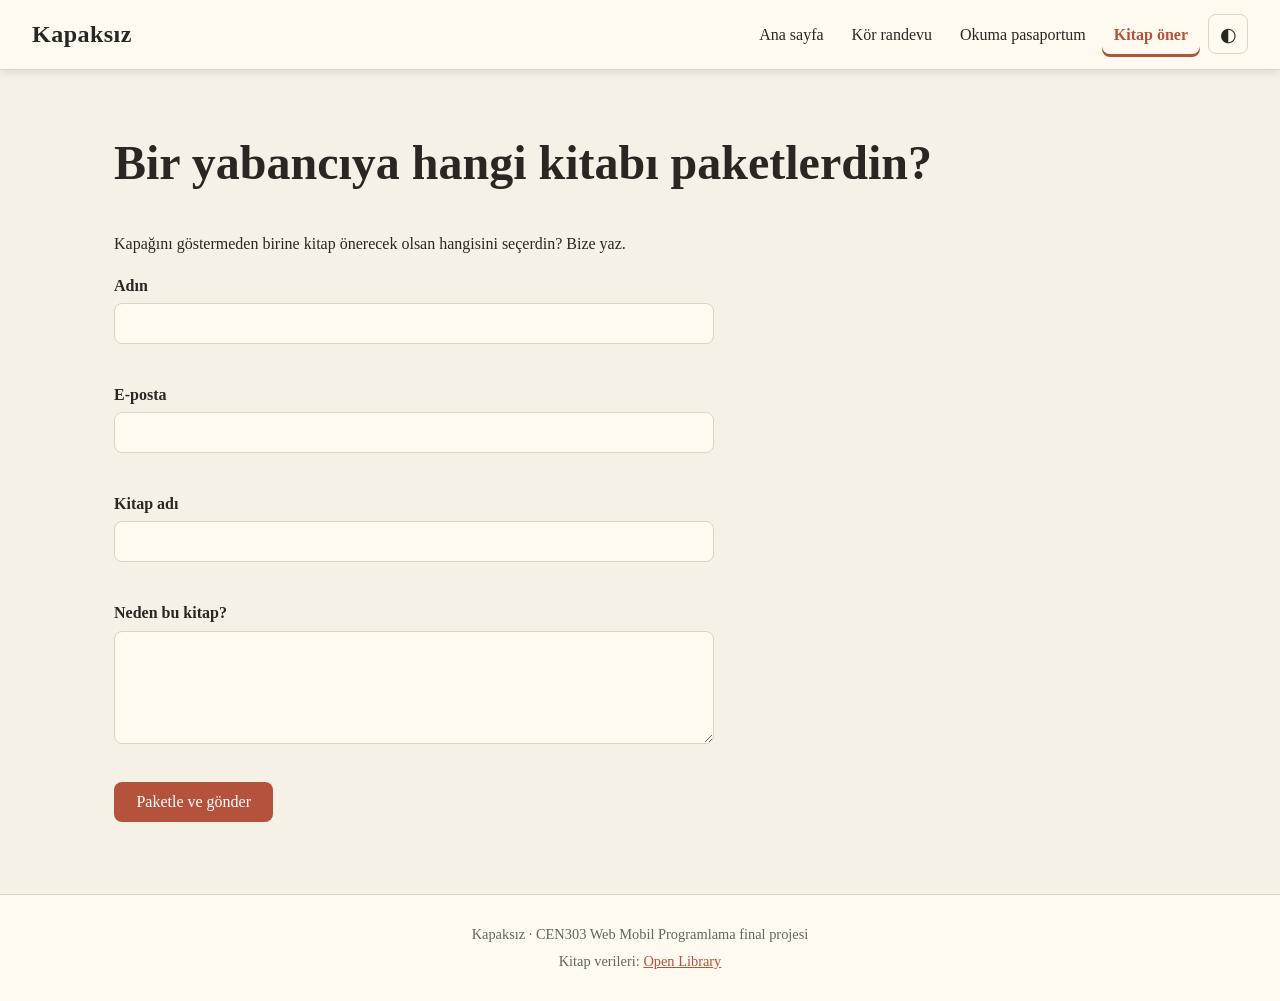
==== iletisim.html @ 29a445d3 "Claude'un yazdığı ilk sürüm (yedek, teslime girmeyecek)" ====
<!DOCTYPE html>
<html lang="tr">
<head>
  <meta charset="UTF-8">
  <meta name="viewport" content="width=device-width, initial-scale=1.0">
  <meta name="description" content="Kapaksız: Bir yabancıya hangi kitabı paketlerdin? Önerini bize yaz.">
  <title>Kitap öner | Kapaksız</title>

  <link rel="stylesheet" href="css/style.css">
  <script src="js/main.js" defer></script>
</head>
<body>

  <!-- ================= ORTAK ÜST BİLGİ ================= -->
  <header class="ust-bilgi">
    <a href="index.html" class="logo">Kapaksız</a>

    <button class="menu-dugmesi" type="button" aria-expanded="false" aria-controls="ana-menu" aria-label="Menüyü aç">
      <span class="menu-cizgi"></span>
      <span class="menu-cizgi"></span>
      <span class="menu-cizgi"></span>
    </button>

    <nav id="ana-menu" class="ana-menu" aria-label="Ana menü">
      <ul>
        <li><a href="index.html">Ana sayfa</a></li>
        <li><a href="randevu.html">Kör randevu</a></li>
        <li><a href="pasaport.html">Okuma pasaportum</a></li>
        <!-- Aktif sayfa bu olduğu için aria-current burada -->
        <li><a href="iletisim.html" aria-current="page">Kitap öner</a></li>
      </ul>
    </nav>

    <button class="tema-dugmesi" type="button" aria-label="Karanlık modu aç/kapat">◐</button>
  </header>

  <main>
    <section class="oneri" aria-labelledby="oneri-baslik">
      <h1 id="oneri-baslik">Bir yabancıya hangi kitabı paketlerdin?</h1>
      <p>Kapağını göstermeden birine kitap önerecek olsan hangisini seçerdin? Bize yaz.</p>

      <!-- novalidate: Tarayıcının kendi hata balonlarını kapatır. Doğrulamayı Aşama 6'da
           kendi JS kodumuzla (preventDefault) yapıp mesajları alanların yanına yazacağız.
           required, minlength gibi nitelikler yine de yerinde kalır, JS de bunları kontrol edecek. -->
      <form id="oneri-formu" class="form" novalidate>

        <!-- Her alan bir kutuda: label + input + hata mesajı -->
        <div class="form-alani">
          <!-- for="ad" ile id="ad" eşleşir. Label'a tıklayınca imleç alana gider. -->
          <label for="ad">Adın</label>
          <input type="text" id="ad" name="ad" required minlength="2" autocomplete="name"
                 aria-describedby="ad-hata">
          <!-- aria-describedby: Hata mesajı alanla ilişkilendirilir, ekran okuyucu ikisini birlikte okur. -->
          <span class="hata-mesaji" id="ad-hata"></span>
        </div>

        <div class="form-alani">
          <label for="eposta">E-posta</label>
          <!-- type="email": Mobilde @ işaretli klavye açılır, tarayıcı biçimi de denetler. -->
          <input type="email" id="eposta" name="eposta" required autocomplete="email"
                 aria-describedby="eposta-hata">
          <span class="hata-mesaji" id="eposta-hata"></span>
        </div>

        <div class="form-alani">
          <label for="kitap">Kitap adı</label>
          <input type="text" id="kitap" name="kitap" required aria-describedby="kitap-hata">
          <span class="hata-mesaji" id="kitap-hata"></span>
        </div>

        <div class="form-alani">
          <label for="neden">Neden bu kitap?</label>
          <textarea id="neden" name="neden" rows="5" required minlength="20"
                    aria-describedby="neden-hata"></textarea>
          <span class="hata-mesaji" id="neden-hata"></span>
        </div>

        <button type="submit" class="dugme">Paketle ve gönder</button>

        <!-- Başarı mesajı. aria-live="polite": İçerik değişince ekran okuyucu bunu duyurur. -->
        <p id="basari-mesaji" class="basari-mesaji" aria-live="polite"></p>
      </form>
    </section>
  </main>

  <!-- ================= ORTAK ALT BİLGİ ================= -->
  <footer class="alt-bilgi">
    <p>Kapaksız · CEN303 Web Mobil Programlama final projesi</p>
    <p>Kitap verileri: <a href="https://openlibrary.org" target="_blank" rel="noopener">Open Library</a></p>
  </footer>

</body>
</html>
---- css/style.css ----
/* =========================================================
   Kapaksız - tek stil dosyası (ödev şartı: tek harici CSS)
   Bölümler:
   1. Değişkenler (:root) ve karanlık mod
   2. Temel ayarlar
   3. Üst bilgi ve menü
   4. Sayfa bölümleri ve düğmeler
   5. Kartlar (ruh hali, kitap paketi, mühür)
   6. Form
   7. Alt bilgi
   8. Medya sorguları (tablet, masaüstü)

   Yaklaşım: "Önce mobil". Temel kurallar telefona göre yazılır,
   ekran büyüdükçe medya sorgularıyla genişletilir.
   ========================================================= */


/* ---------------------------------------------------------
   1. Değişkenler: renkleri ve ölçüleri tek yerde tutarız.
   Karanlık modda sadece bu değerleri değiştirmemiz yeterli.
   --------------------------------------------------------- */
:root {
  --renk-zemin: #f6f1e7;      /* eski kâğıt rengi */
  --renk-yuzey: #fffaf0;      /* kartların zemini, zeminden biraz açık */
  --renk-metin: #2b2622;
  --renk-soluk: #6b625a;      /* ikincil metinler */
  --renk-vurgu: #b5523b;      /* mühür kırmızısı */
  --renk-vurgu-koyu: #8e3e2c;
  --renk-paket: #c9a77c;      /* ambalaj kâğıdı */
  --renk-sicim: #7a5c3a;      /* paketin sicimi */
  --renk-hata: #b3261e;
  --renk-basari: #2e7d4f;
  --renk-cizgi: #ddd3c2;

  --yazi-govde: "Georgia", serif;
  --yazi-baslik: "Georgia", serif;

  --bosluk: 1rem;
  --kose: 8px;
  --golge: 0 2px 8px rgba(43, 38, 34, 0.12);
  --golge-buyuk: 0 8px 24px rgba(43, 38, 34, 0.18);
  --gecis: 0.3s ease;
  --icerik-genisligi: 1100px;
}

/* Karanlık mod: JS, <html> öğesine data-tema="karanlik" ekleyince
   bu değerler yukarıdakilerin yerine geçer. Başka hiçbir kural değişmez. */
:root[data-tema="karanlik"] {
  --renk-zemin: #1d1a17;
  --renk-yuzey: #29241f;
  --renk-metin: #ece4d6;
  --renk-soluk: #b0a594;
  --renk-vurgu: #e07a5f;
  --renk-vurgu-koyu: #c4634a;
  --renk-paket: #8a6d4b;
  --renk-sicim: #d8b98c;
  --renk-hata: #f28b82;
  --renk-basari: #7fd1a0;
  --renk-cizgi: #3d362f;
  --golge: 0 2px 8px rgba(0, 0, 0, 0.4);
  --golge-buyuk: 0 8px 24px rgba(0, 0, 0, 0.5);
}


/* ---------------------------------------------------------
   2. Temel ayarlar
   --------------------------------------------------------- */

/* box-sizing: Kenarlık ve iç boşluk, genişliğe dahil edilir. Ölçüler öngörülebilir olur. */
*,
*::before,
*::after {
  box-sizing: border-box;
}

body {
  margin: 0;
  min-height: 100vh;
  /* Flexbox ile alt bilgiyi her zaman sayfanın en altına iteriz. */
  display: flex;
  flex-direction: column;
  background-color: var(--renk-zemin);
  color: var(--renk-metin);
  font-family: var(--yazi-govde);
  line-height: 1.6;
  transition: background-color var(--gecis), color var(--gecis);
}

main {
  flex: 1;                 /* Kalan boşluğun tamamını main kaplar */
  width: 100%;
  max-width: var(--icerik-genisligi);
  margin: 0 auto;
  padding: var(--bosluk);
}

h1,
h2 {
  font-family: var(--yazi-baslik);
  line-height: 1.2;
}

h1 { font-size: 2rem; }
h2 { font-size: 1.5rem; }

a {
  color: var(--renk-vurgu);
  transition: color var(--gecis);
}

a:hover {
  color: var(--renk-vurgu-koyu);
}

img {
  max-width: 100%;
  display: block;
}

/* Klavye ile gezinen kullanıcılar nerede olduklarını görsün diye belirgin odak çerçevesi.
   :focus-visible sadece klavye odağında çalışır, fare tıklamasında çerçeve çıkmaz. */
:focus-visible {
  outline: 3px solid var(--renk-vurgu);
  outline-offset: 3px;
}

/* Gözle görünmeyen ama ekran okuyucunun okuduğu metin (ör. "Paketler" başlığı). */
.gorsel-gizli {
  position: absolute;
  width: 1px;
  height: 1px;
  overflow: hidden;
  clip: rect(0 0 0 0);
  white-space: nowrap;
}


/* ---------------------------------------------------------
   3. Üst bilgi ve menü (Flexbox)
   --------------------------------------------------------- */
.ust-bilgi {
  display: flex;
  flex-wrap: wrap;          /* Mobilde menü alt satıra geçebilsin */
  align-items: center;
  gap: 0.5rem;
  padding: 0.75rem var(--bosluk);
  background-color: var(--renk-yuzey);
  border-bottom: 1px solid var(--renk-cizgi);
  box-shadow: var(--golge);
  position: sticky;         /* Kaydırırken üstte sabit kalır */
  top: 0;
  z-index: 10;
}

.logo {
  margin-right: auto;       /* Logoyu sola, geri kalan her şeyi sağa iter */
  font-size: 1.5rem;
  font-weight: bold;
  text-decoration: none;
  color: var(--renk-metin);
  letter-spacing: 0.02em;
}

/* Mobilde sıralama: logo, tema düğmesi, hamburger. Menü en alta, tam genişlikte. */
.tema-dugmesi { order: 1; }
.menu-dugmesi { order: 2; }
.ana-menu     { order: 3; flex-basis: 100%; }

.tema-dugmesi,
.menu-dugmesi {
  background: none;
  border: 1px solid var(--renk-cizgi);
  border-radius: var(--kose);
  color: var(--renk-metin);
  cursor: pointer;
  width: 2.5rem;
  height: 2.5rem;
  font-size: 1.2rem;
  transition: background-color var(--gecis), border-color var(--gecis);
}

.tema-dugmesi:hover,
.menu-dugmesi:hover {
  background-color: var(--renk-zemin);
  border-color: var(--renk-vurgu);
}

/* Hamburger: Üç çizgi alt alta */
.menu-dugmesi {
  display: flex;
  flex-direction: column;
  justify-content: center;
  align-items: center;
  gap: 5px;
}

.menu-cizgi {
  display: block;
  width: 20px;
  height: 2px;
  background-color: currentColor;
  transition: transform var(--gecis), opacity var(--gecis);
}

/* Menü açıkken (aria-expanded="true") çizgiler X şekline döner. */
.menu-dugmesi[aria-expanded="true"] .menu-cizgi:nth-child(1) {
  transform: translateY(7px) rotate(45deg);
}
.menu-dugmesi[aria-expanded="true"] .menu-cizgi:nth-child(2) {
  opacity: 0;
}
.menu-dugmesi[aria-expanded="true"] .menu-cizgi:nth-child(3) {
  transform: translateY(-7px) rotate(-45deg);
}

/* Mobil menü: Varsayılan olarak kapalı. max-height ile açılırken kayarak iner.
   (display: none geçiş animasyonu yapamadığı için max-height kullanıyoruz.) */
.ana-menu {
  max-height: 0;
  overflow: hidden;
  transition: max-height var(--gecis);
}

/* JS, düğmeye tıklanınca menüye "acik" sınıfını ekleyecek (classList.toggle). */
.ana-menu.acik {
  max-height: 20rem;
}

.ana-menu ul {
  list-style: none;
  margin: 0;
  padding: 0.5rem 0;
  display: flex;
  flex-direction: column;
  gap: 0.25rem;
}

.ana-menu a {
  display: block;
  padding: 0.6rem 0.75rem;
  border-radius: var(--kose);
  text-decoration: none;
  color: var(--renk-metin);
  transition: background-color var(--gecis), color var(--gecis);
}

.ana-menu a:hover,
.ana-menu a:focus-visible {
  background-color: var(--renk-zemin);
  color: var(--renk-vurgu);
}

/* Aktif sayfa: HTML'deki aria-current="page" niteliğini seçici olarak kullanıyoruz. */
.ana-menu a[aria-current="page"] {
  color: var(--renk-vurgu);
  font-weight: bold;
  box-shadow: inset 3px 0 0 var(--renk-vurgu);
}


/* ---------------------------------------------------------
   4. Sayfa bölümleri ve düğmeler
   --------------------------------------------------------- */
section {
  margin-block: 2rem;
}

.karsilama {
  text-align: center;
  padding: 2rem var(--bosluk);
}

.karsilama p {
  max-width: 40ch;          /* Satır çok uzamasın, okunabilir kalsın */
  margin-inline: auto;
  color: var(--renk-soluk);
}

.dugme {
  display: inline-block;
  padding: 0.7rem 1.4rem;
  border: none;
  border-radius: var(--kose);
  background-color: var(--renk-vurgu);
  color: #fff;
  font-family: inherit;
  font-size: 1rem;
  text-decoration: none;
  cursor: pointer;
  transition: background-color var(--gecis), transform var(--gecis);
}

.dugme:hover {
  background-color: var(--renk-vurgu-koyu);
  color: #fff;
  transform: translateY(-2px);
}

.dugme:active {
  transform: translateY(0);
}

.dugme-ikincil {
  background-color: transparent;
  color: var(--renk-vurgu);
  border: 1px solid var(--renk-vurgu);
}

.dugme-ikincil:hover {
  background-color: var(--renk-vurgu);
}

/* Yükleniyor, hata ve "sonuç yok" mesajları */
.durum {
  text-align: center;
  color: var(--renk-soluk);
  padding: var(--bosluk);
}

/* hidden niteliği bazı display kurallarınca ezilebilir, garantiye alıyoruz. */
[hidden] {
  display: none !important;
}

.durum-yukleniyor::before {
  content: "";
  display: inline-block;
  width: 1rem;
  height: 1rem;
  margin-right: 0.5rem;
  vertical-align: -2px;
  border: 2px solid var(--renk-cizgi);
  border-top-color: var(--renk-vurgu);
  border-radius: 50%;
  animation: don 0.8s linear infinite;
}

@keyframes don {
  to { transform: rotate(360deg); }
}

.durum-hata {
  color: var(--renk-hata);
  border: 1px solid var(--renk-hata);
  border-radius: var(--kose);
}

/* Randevu sayfasındaki arama ve filtre çubuğu */
.arac-cubugu {
  display: flex;
  flex-direction: column;
  gap: var(--bosluk);
}


/* ---------------------------------------------------------
   5. Kartlar (Grid)
   --------------------------------------------------------- */

/* Izgara: auto-fill + minmax ile sütun sayısı ekrana göre kendiliğinden ayarlanır.
   Medya sorgusunda sadece boşluğu büyütmemiz yeterli. */
.kart-izgara {
  display: grid;
  grid-template-columns: repeat(auto-fill, minmax(220px, 1fr));
  gap: var(--bosluk);
  padding: 0;
  list-style: none;
}

/* Ruh hali kartı (JS ile <a class="ruh-hali-karti"> olarak üretilir, randevu sayfasına götürür) */
.ruh-hali-karti {
  display: block;
  text-decoration: none;
  text-align: left;
  padding: 1.25rem;
  border: 1px solid var(--renk-cizgi);
  border-radius: var(--kose);
  background-color: var(--renk-yuzey);
  color: var(--renk-metin);
  font-family: inherit;
  font-size: 1rem;
  cursor: pointer;
  box-shadow: var(--golge);
  transition: transform var(--gecis), box-shadow var(--gecis), border-color var(--gecis);
}

.ruh-hali-karti:hover,
.ruh-hali-karti:focus-visible {
  transform: translateY(-4px);
  box-shadow: var(--golge-buyuk);
  border-color: var(--renk-vurgu);
  color: var(--renk-metin);   /* Genel a:hover rengi kartın yazısını boyamasın */
}

.ruh-hali-karti h3 {
  margin: 0 0 0.5rem;
  font-size: 1.15rem;
}

.ruh-hali-karti p {
  margin: 0;
  color: var(--renk-soluk);
  font-size: 0.95rem;
}

/* --- Kitap paketi: Dönen kart ---
   JS'nin üreteceği yapı:
   <article class="kitap-karti">
     <div class="kart-ic">
       <div class="kart-yuz kart-on">  paket + ilk cümle + etiketler </div>
       <div class="kart-yuz kart-arka"> kapak + isim + yazar </div>
     </div>
   </article>
   Karta "acik" sınıfı eklenince .kart-ic 180 derece döner. */
.kitap-karti {
  perspective: 1000px;      /* 3B derinlik hissi verir */
  min-height: 400px;
}

.kart-ic {
  position: relative;
  width: 100%;
  height: 100%;
  min-height: 400px;
  transform-style: preserve-3d;
  transition: transform 0.7s cubic-bezier(0.4, 0.2, 0.2, 1);
}

.kitap-karti.acik .kart-ic {
  transform: rotateY(180deg);
}

.kart-yuz {
  position: absolute;
  inset: 0;
  display: flex;
  flex-direction: column;
  justify-content: center;
  gap: 0.75rem;
  padding: 1.25rem;
  border-radius: var(--kose);
  box-shadow: var(--golge);
  backface-visibility: hidden;   /* Arkası dönükken görünmesin */
}

/* Ön yüz: Ambalaj kâğıdı ve çapraz sicim (iki doğrusal gradyan ile çizildi) */
.kart-on {
  background:
    linear-gradient(90deg, transparent calc(50% - 3px), var(--renk-sicim) calc(50% - 3px),
                    var(--renk-sicim) calc(50% + 3px), transparent calc(50% + 3px)),
    linear-gradient(0deg, transparent calc(50% - 3px), var(--renk-sicim) calc(50% - 3px),
                    var(--renk-sicim) calc(50% + 3px), transparent calc(50% + 3px)),
    var(--renk-paket);
  color: #2b2622;
  cursor: pointer;
  transition: box-shadow var(--gecis), transform var(--gecis);
}

.kitap-karti:hover .kart-on {
  box-shadow: var(--golge-buyuk);
}

/* İlk cümle, sicimin üstünde okunabilsin diye kâğıt bir etiket içinde durur */
.ilk-cumle {
  margin: 0;
  padding: 1rem;
  background-color: var(--renk-yuzey);
  color: var(--renk-metin);
  border-radius: 4px;
  font-style: italic;
  box-shadow: var(--golge);
}

.ilk-cumle p {
  margin: 0;
}

.etiketler {
  display: flex;
  flex-wrap: wrap;
  gap: 0.4rem;
  padding: 0;
  margin: 0;
  list-style: none;
}

.etiketler li {
  padding: 0.15rem 0.6rem;
  border-radius: 999px;
  background-color: var(--renk-yuzey);
  color: var(--renk-metin);
  font-size: 0.8rem;
}

/* Arka yüz: Kapak ve isim. Başlangıçta ters durur, kart dönünce düzelir. */
.kart-arka {
  transform: rotateY(180deg);
  align-items: center;
  text-align: center;
  background-color: var(--renk-yuzey);
}

.kart-arka img {
  max-height: 200px;
  width: auto;
  border-radius: 4px;
  box-shadow: var(--golge);
}

.kart-arka h3 {
  margin: 0;
  font-size: 1.1rem;
}

.kart-arka p {
  margin: 0;
  color: var(--renk-soluk);
}

/* Günün randevusu: Tek kart, ortada ve sınırlı genişlikte */
.gunun-randevusu .kitap-karti {
  max-width: 360px;
  margin-inline: auto;
}

/* Arka yüzdeki "mühürle" ve "kapat" düğmeleri */
.kart-dugmeleri {
  display: flex;
  flex-wrap: wrap;
  justify-content: center;
  gap: 0.5rem;
}

.kart-dugmeleri .dugme {
  padding: 0.5rem 0.9rem;
  font-size: 0.9rem;
}

.dugme:disabled {
  opacity: 0.6;
  cursor: default;
  transform: none;
}

/* --- Mühür (pasaport sayfası) --- */
.muhur-listesi li {
  display: flex;
  align-items: center;
  gap: var(--bosluk);
  padding: var(--bosluk);
  background-color: var(--renk-yuzey);
  border: 1px dashed var(--renk-cizgi);
  border-radius: var(--kose);
}

/* Yuvarlak kırmızı mühür. JS her yeni kayıtta bunu ekleyecek, animasyon kendiliğinden çalışır. */
.muhur {
  flex-shrink: 0;
  display: grid;
  place-items: center;
  width: 4rem;
  height: 4rem;
  border: 3px double var(--renk-vurgu);
  border-radius: 50%;
  color: var(--renk-vurgu);
  font-size: 0.7rem;
  font-weight: bold;
  text-transform: uppercase;
  transform: rotate(-12deg);
  animation: muhur-bas 0.5s ease-out;
}

/* Mühür büyükten küçüğe "basılır" ve hafif sekerek yerine oturur. */
@keyframes muhur-bas {
  0%   { transform: scale(2.5) rotate(-30deg); opacity: 0; }
  60%  { transform: scale(0.9) rotate(-10deg); opacity: 1; }
  100% { transform: scale(1)   rotate(-12deg); }
}

/* İlerleme çubuğu */
.ilerleme {
  margin-top: var(--bosluk);
}

.ilerleme progress {
  width: 100%;
  height: 1rem;
  accent-color: var(--renk-vurgu);
}


/* ---------------------------------------------------------
   6. Form
   --------------------------------------------------------- */
.form {
  display: flex;
  flex-direction: column;
  gap: var(--bosluk);
  max-width: 600px;
}

.form-alani {
  display: flex;
  flex-direction: column;
  gap: 0.3rem;
}

label {
  font-weight: bold;
}

input,
select,
textarea {
  width: 100%;
  padding: 0.65rem 0.75rem;
  border: 1px solid var(--renk-cizgi);
  border-radius: var(--kose);
  background-color: var(--renk-yuzey);
  color: var(--renk-metin);
  font-family: inherit;
  font-size: 1rem;
  transition: border-color var(--gecis), box-shadow var(--gecis);
}

textarea {
  resize: vertical;
}

input:hover,
select:hover,
textarea:hover {
  border-color: var(--renk-soluk);
}

input:focus,
select:focus,
textarea:focus {
  outline: none;
  border-color: var(--renk-vurgu);
  box-shadow: 0 0 0 3px rgba(181, 82, 59, 0.25);
}

/* JS hatalı alana "hatali" sınıfını ekleyecek (classList.add) */
.hatali {
  border-color: var(--renk-hata);
}

.hata-mesaji {
  min-height: 1.2em;         /* Mesaj gelince form aşağı zıplamasın */
  color: var(--renk-hata);
  font-size: 0.9rem;
}

.basari-mesaji {
  margin: 0;
  color: var(--renk-basari);
  font-weight: bold;
}

.basari-mesaji:not(:empty) {
  animation: belir 0.4s ease-out;
}

@keyframes belir {
  from { opacity: 0; transform: translateY(-6px); }
  to   { opacity: 1; transform: translateY(0); }
}

.form > .dugme {
  align-self: flex-start;
}


/* ---------------------------------------------------------
   7. Alt bilgi
   --------------------------------------------------------- */
.alt-bilgi {
  padding: 1.5rem var(--bosluk);
  text-align: center;
  font-size: 0.9rem;
  color: var(--renk-soluk);
  border-top: 1px solid var(--renk-cizgi);
  background-color: var(--renk-yuzey);
}

.alt-bilgi p {
  margin: 0.25rem 0;
}


/* ---------------------------------------------------------
   8. Medya sorguları (ödev şartı: en az 2 kırılma noktası)
   --------------------------------------------------------- */

/* Kırılma noktası 1: Tablet (600px ve üstü) */
@media (min-width: 600px) {
  h1 { font-size: 2.5rem; }

  main {
    padding: 1.5rem;
  }

  /* Arama ve filtre yan yana */
  .arac-cubugu {
    flex-direction: row;
    align-items: flex-end;
  }

  .arac-cubugu .form-alani:first-child {
    flex: 2;
  }

  .arac-cubugu .form-alani:last-child {
    flex: 1;
  }

  /* Pasaport: Hedef alanı ve düğme yan yana */
  .form-satir {
    flex-direction: row;
    align-items: flex-start;
  }

  .form-satir .form-alani {
    flex: 1;
  }

  .form-satir .dugme {
    margin-top: 1.9rem;      /* Etiketin yüksekliği kadar aşağı, input ile hizalı */
  }
}

/* Kırılma noktası 2: Masaüstü (900px ve üstü) */
@media (min-width: 900px) {
  h1 { font-size: 3rem; }

  .ust-bilgi {
    flex-wrap: nowrap;
    padding-inline: 2rem;
  }

  /* Hamburger'e gerek yok, menü her zaman görünür ve yatay */
  .menu-dugmesi {
    display: none;
  }

  .ana-menu {
    order: 0;
    flex-basis: auto;
    max-height: none;
    overflow: visible;
  }

  .ana-menu ul {
    flex-direction: row;
    padding: 0;
  }

  .ana-menu a[aria-current="page"] {
    box-shadow: inset 0 -3px 0 var(--renk-vurgu);
  }

  .tema-dugmesi {
    order: 1;
  }

  .kart-izgara {
    gap: 1.5rem;
  }

  .karsilama {
    padding-block: 4rem;
  }
}

/* Hareket hassasiyeti olan kullanıcılar için animasyonları kısalt. */
@media (prefers-reduced-motion: reduce) {
  *,
  *::before,
  *::after {
    animation-duration: 0.01ms !important;
    transition-duration: 0.01ms !important;
  }
}
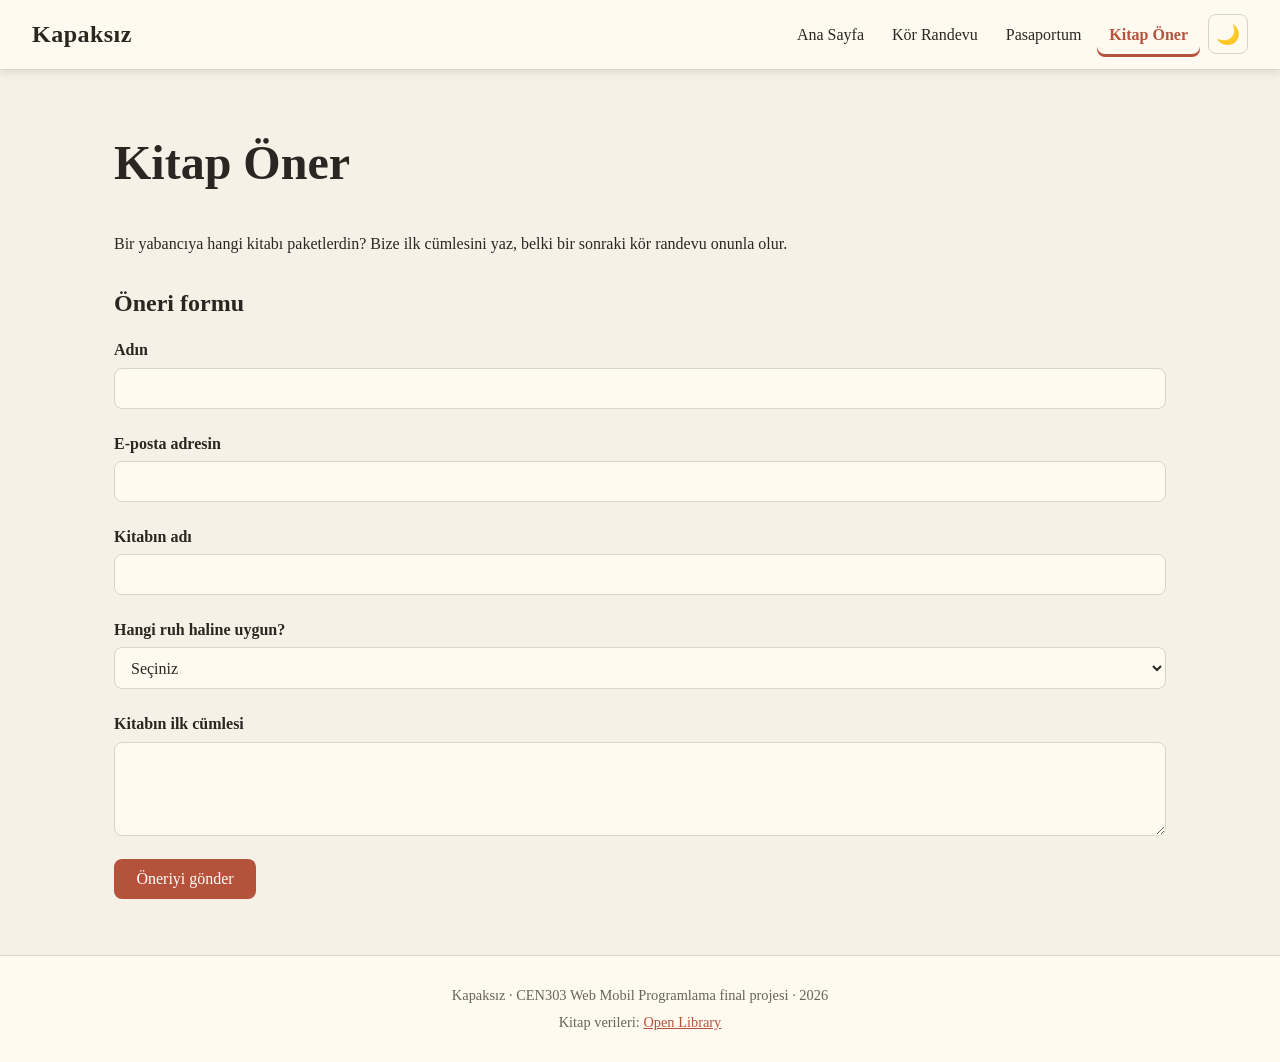
==== commit 35f32e89: "Kör randevu, pasaport ve kitap öner sayfaları ile paket görseli eklendi" ====
--- a/iletisim.html
+++ b/iletisim.html
@@ -3,17 +3,15 @@
 <head>
   <meta charset="UTF-8">
   <meta name="viewport" content="width=device-width, initial-scale=1.0">
-  <meta name="description" content="Kapaksız: Bir yabancıya hangi kitabı paketlerdin? Önerini bize yaz.">
-  <title>Kitap öner | Kapaksız</title>
-
+  <meta name="description" content="Kapaksız: Bir yabancıya paketleyeceğin kitabı bize öner.">
+  <title>Kapaksız | Kitap Öner</title>
   <link rel="stylesheet" href="css/style.css">
-  <script src="js/main.js" defer></script>
 </head>
 <body>
-
-  <!-- ================= ORTAK ÜST BİLGİ ================= -->
   <header class="ust-bilgi">
     <a href="index.html" class="logo">Kapaksız</a>
+
+    <button class="tema-dugmesi" type="button" aria-label="Karanlık modu aç/kapat">🌙</button>
 
     <button class="menu-dugmesi" type="button" aria-expanded="false" aria-controls="ana-menu" aria-label="Menüyü aç">
       <span class="menu-cizgi"></span>
@@ -21,73 +19,81 @@
       <span class="menu-cizgi"></span>
     </button>
 
-    <nav id="ana-menu" class="ana-menu" aria-label="Ana menü">
+    <nav class="ana-menu" id="ana-menu" aria-label="Ana menü">
       <ul>
-        <li><a href="index.html">Ana sayfa</a></li>
-        <li><a href="randevu.html">Kör randevu</a></li>
-        <li><a href="pasaport.html">Okuma pasaportum</a></li>
-        <!-- Aktif sayfa bu olduğu için aria-current burada -->
-        <li><a href="iletisim.html" aria-current="page">Kitap öner</a></li>
+        <li><a href="index.html">Ana Sayfa</a></li>
+        <li><a href="randevu.html">Kör Randevu</a></li>
+        <li><a href="pasaport.html">Pasaportum</a></li>
+        <li><a href="iletisim.html" aria-current="page">Kitap Öner</a></li>
       </ul>
     </nav>
-
-    <button class="tema-dugmesi" type="button" aria-label="Karanlık modu aç/kapat">◐</button>
   </header>
 
   <main>
-    <section class="oneri" aria-labelledby="oneri-baslik">
-      <h1 id="oneri-baslik">Bir yabancıya hangi kitabı paketlerdin?</h1>
-      <p>Kapağını göstermeden birine kitap önerecek olsan hangisini seçerdin? Bize yaz.</p>
+    <section class="sayfa-basi">
+      <h1>Kitap Öner</h1>
+      <p>Bir yabancıya hangi kitabı paketlerdin? Bize ilk cümlesini yaz, belki bir sonraki kör randevu onunla olur.</p>
+    </section>
 
-      <!-- novalidate: Tarayıcının kendi hata balonlarını kapatır. Doğrulamayı Aşama 6'da
-           kendi JS kodumuzla (preventDefault) yapıp mesajları alanların yanına yazacağız.
-           required, minlength gibi nitelikler yine de yerinde kalır, JS de bunları kontrol edecek. -->
-      <form id="oneri-formu" class="form" novalidate>
+    <section class="oneri" aria-labelledby="form-baslik">
+      <h2 id="form-baslik">Öneri formu</h2>
 
-        <!-- Her alan bir kutuda: label + input + hata mesajı -->
+      <!-- Doğrulama nitelikleri (required, minlength, type="email") tarayıcıya kuralları söyler.
+           Ders 13'te JavaScript ile kendi hata mesajlarımızı alanların yanında göstereceğiz. -->
+      <form class="oneri-formu" id="oneri-formu">
         <div class="form-alani">
-          <!-- for="ad" ile id="ad" eşleşir. Label'a tıklayınca imleç alana gider. -->
           <label for="ad">Adın</label>
-          <input type="text" id="ad" name="ad" required minlength="2" autocomplete="name"
-                 aria-describedby="ad-hata">
-          <!-- aria-describedby: Hata mesajı alanla ilişkilendirilir, ekran okuyucu ikisini birlikte okur. -->
-          <span class="hata-mesaji" id="ad-hata"></span>
+          <input type="text" id="ad" name="ad" required minlength="2" maxlength="50" autocomplete="name">
+          <span class="hata-mesaji" id="ad-hata" aria-live="polite"></span>
         </div>
 
         <div class="form-alani">
-          <label for="eposta">E-posta</label>
-          <!-- type="email": Mobilde @ işaretli klavye açılır, tarayıcı biçimi de denetler. -->
-          <input type="email" id="eposta" name="eposta" required autocomplete="email"
-                 aria-describedby="eposta-hata">
-          <span class="hata-mesaji" id="eposta-hata"></span>
+          <label for="eposta">E-posta adresin</label>
+          <input type="email" id="eposta" name="eposta" required autocomplete="email">
+          <span class="hata-mesaji" id="eposta-hata" aria-live="polite"></span>
         </div>
 
         <div class="form-alani">
-          <label for="kitap">Kitap adı</label>
-          <input type="text" id="kitap" name="kitap" required aria-describedby="kitap-hata">
-          <span class="hata-mesaji" id="kitap-hata"></span>
+          <label for="kitap-adi">Kitabın adı</label>
+          <input type="text" id="kitap-adi" name="kitapAdi" required minlength="2" maxlength="100">
+          <span class="hata-mesaji" id="kitap-adi-hata" aria-live="polite"></span>
         </div>
 
         <div class="form-alani">
-          <label for="neden">Neden bu kitap?</label>
-          <textarea id="neden" name="neden" rows="5" required minlength="20"
-                    aria-describedby="neden-hata"></textarea>
-          <span class="hata-mesaji" id="neden-hata"></span>
+          <label for="ruh-hali">Hangi ruh haline uygun?</label>
+          <select id="ruh-hali" name="ruhHali" required>
+            <option value="">Seçiniz</option>
+            <option value="yagmurlu-aksam">Yağmurlu bir akşam</option>
+            <option value="uzun-yolculuk">Uzun bir yolculuk</option>
+            <option value="kalp-kirikligi">Kalbim biraz kırık</option>
+            <option value="dusunmek">Düşünmek istiyorum</option>
+            <option value="gulmek">Biraz gülmeliyim</option>
+            <option value="uykusuz-gece">Uykusuz bir gece</option>
+            <option value="baska-dunya">Başka bir dünyaya kaçmak</option>
+            <option value="nostalji">Eski zamanlar</option>
+          </select>
+          <span class="hata-mesaji" id="ruh-hali-hata" aria-live="polite"></span>
         </div>
 
-        <button type="submit" class="dugme">Paketle ve gönder</button>
+        <div class="form-alani">
+          <label for="ilk-cumle">Kitabın ilk cümlesi</label>
+          <textarea id="ilk-cumle" name="ilkCumle" rows="4" required minlength="10" maxlength="500"></textarea>
+          <span class="hata-mesaji" id="ilk-cumle-hata" aria-live="polite"></span>
+        </div>
 
-        <!-- Başarı mesajı. aria-live="polite": İçerik değişince ekran okuyucu bunu duyurur. -->
-        <p id="basari-mesaji" class="basari-mesaji" aria-live="polite"></p>
+        <button type="submit" class="dugme">Öneriyi gönder</button>
       </form>
+
+      <!-- Başarılı gönderimde JavaScript bu mesajı gösterecek. hidden: Başlangıçta gizli. -->
+      <p class="basari-mesaji" id="basari-mesaji" role="status" hidden></p>
     </section>
   </main>
 
-  <!-- ================= ORTAK ALT BİLGİ ================= -->
   <footer class="alt-bilgi">
-    <p>Kapaksız · CEN303 Web Mobil Programlama final projesi</p>
+    <p>Kapaksız · CEN303 Web Mobil Programlama final projesi · 2026</p>
     <p>Kitap verileri: <a href="https://openlibrary.org" target="_blank" rel="noopener">Open Library</a></p>
   </footer>
 
+  <script src="js/main.js"></script>
 </body>
 </html>
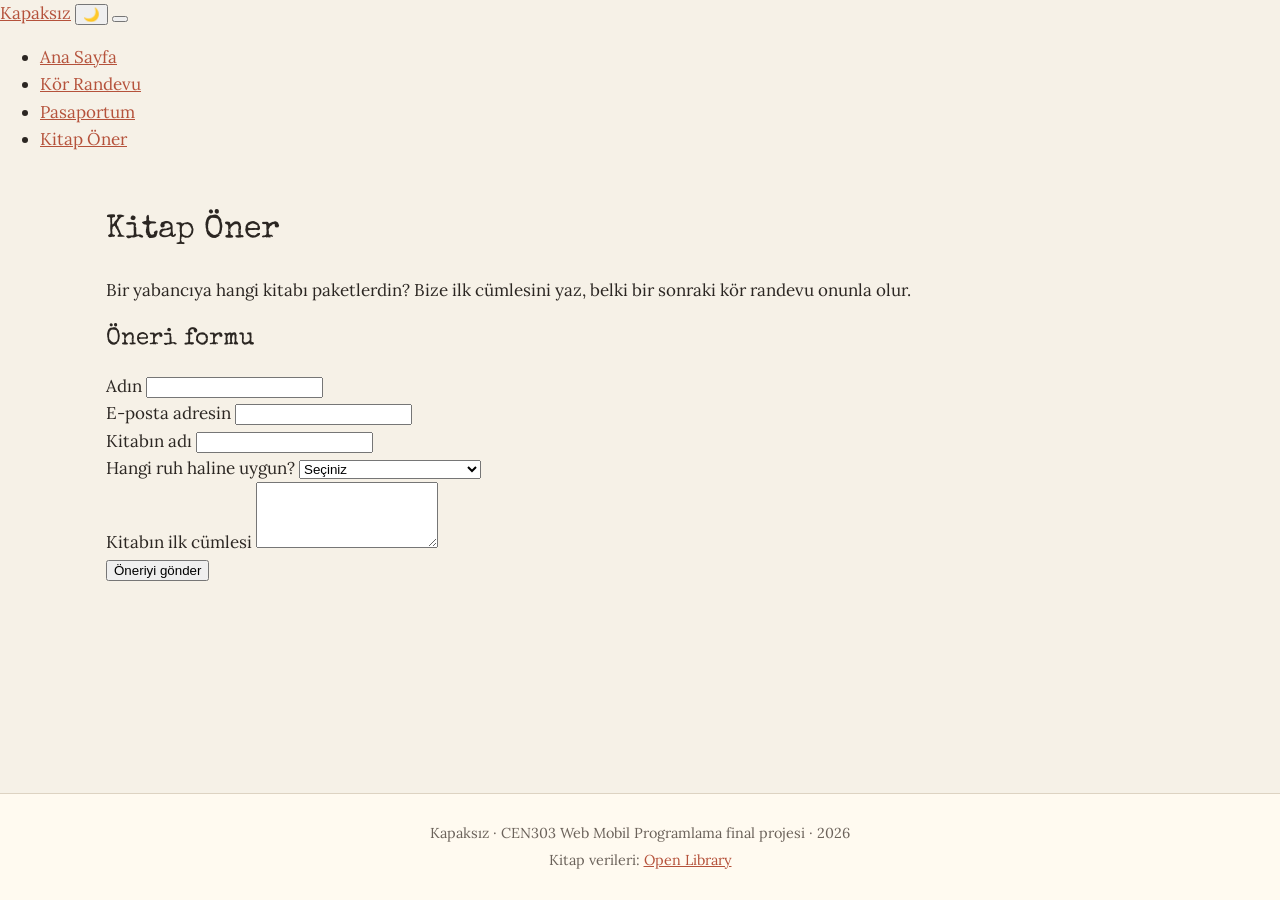
==== commit da76b59a: "Temel stiller, renk değişkenleri, karanlık mod renkleri ve Google Fonts eklendi Co-Authored-By: Clau" ====
--- a/iletisim.html
+++ b/iletisim.html
@@ -5,6 +5,10 @@
   <meta name="viewport" content="width=device-width, initial-scale=1.0">
   <meta name="description" content="Kapaksız: Bir yabancıya paketleyeceğin kitabı bize öner.">
   <title>Kapaksız | Kitap Öner</title>
+  <!-- Google Fonts: Lora (gövde metni) ve Special Elite (daktilo görünümlü başlıklar) -->
+  <link rel="preconnect" href="https://fonts.googleapis.com">
+  <link rel="preconnect" href="https://fonts.gstatic.com" crossorigin>
+  <link rel="stylesheet" href="https://fonts.googleapis.com/css2?family=Lora:ital,wght@0,400;0,700;1,400&family=Special+Elite&display=swap">
   <link rel="stylesheet" href="css/style.css">
 </head>
 <body>
--- a/css/style.css
+++ b/css/style.css
@@ -1,14 +1,15 @@
 /* =========================================================
    Kapaksız - tek stil dosyası (ödev şartı: tek harici CSS)
+
    Bölümler:
    1. Değişkenler (:root) ve karanlık mod
    2. Temel ayarlar
-   3. Üst bilgi ve menü
-   4. Sayfa bölümleri ve düğmeler
-   5. Kartlar (ruh hali, kitap paketi, mühür)
-   6. Form
+   3. Üst bilgi ve menü            (Ders 4)
+   4. Sayfa bölümleri ve düğmeler  (Ders 5-6)
+   5. Kartlar                      (Ders 5-6)
+   6. Form                         (Ders 6)
    7. Alt bilgi
-   8. Medya sorguları (tablet, masaüstü)
+   8. Medya sorguları              (Ders 5)
 
    Yaklaşım: "Önce mobil". Temel kurallar telefona göre yazılır,
    ekran büyüdükçe medya sorgularıyla genişletilir.
@@ -16,25 +17,29 @@
 
 
 /* ---------------------------------------------------------
-   1. Değişkenler: renkleri ve ölçüleri tek yerde tutarız.
-   Karanlık modda sadece bu değerleri değiştirmemiz yeterli.
+   1. Değişkenler
+   Renkleri ve ölçüleri tek yerde tutarız. Bir rengi burada
+   değiştirince sitenin her yerinde değişir.
    --------------------------------------------------------- */
 :root {
-  --renk-zemin: #f6f1e7;      /* eski kâğıt rengi */
-  --renk-yuzey: #fffaf0;      /* kartların zemini, zeminden biraz açık */
+  /* Renkler */
+  --renk-zemin: #f6f1e7;        /* eski kâğıt rengi */
+  --renk-yuzey: #fffaf0;        /* kartların zemini, zeminden biraz açık */
   --renk-metin: #2b2622;
-  --renk-soluk: #6b625a;      /* ikincil metinler */
-  --renk-vurgu: #b5523b;      /* mühür kırmızısı */
+  --renk-soluk: #6b625a;        /* ikincil metinler */
+  --renk-vurgu: #b5523b;        /* mühür kırmızısı */
   --renk-vurgu-koyu: #8e3e2c;
-  --renk-paket: #c9a77c;      /* ambalaj kâğıdı */
-  --renk-sicim: #7a5c3a;      /* paketin sicimi */
+  --renk-paket: #c9a77c;        /* ambalaj kâğıdı */
+  --renk-sicim: #7a5c3a;        /* paketin sicimi */
   --renk-hata: #b3261e;
   --renk-basari: #2e7d4f;
   --renk-cizgi: #ddd3c2;
 
-  --yazi-govde: "Georgia", serif;
-  --yazi-baslik: "Georgia", serif;
+  /* Yazı tipleri (Google Fonts). Font yüklenemezse virgülden sonrakiler devreye girer. */
+  --yazi-govde: "Lora", Georgia, serif;
+  --yazi-baslik: "Special Elite", "Courier New", monospace;
 
+  /* Ölçüler */
   --bosluk: 1rem;
   --kose: 8px;
   --golge: 0 2px 8px rgba(43, 38, 34, 0.12);
@@ -43,8 +48,8 @@
   --icerik-genisligi: 1100px;
 }
 
-/* Karanlık mod: JS, <html> öğesine data-tema="karanlik" ekleyince
-   bu değerler yukarıdakilerin yerine geçer. Başka hiçbir kural değişmez. */
+/* Karanlık mod: JavaScript, <html> öğesine data-tema="karanlik" ekleyince (Ders 8)
+   bu değerler yukarıdakilerin yerine geçer. Başka hiçbir kuralı değiştirmeyiz. */
 :root[data-tema="karanlik"] {
   --renk-zemin: #1d1a17;
   --renk-yuzey: #29241f;
@@ -66,7 +71,8 @@
    2. Temel ayarlar
    --------------------------------------------------------- */
 
-/* box-sizing: Kenarlık ve iç boşluk, genişliğe dahil edilir. Ölçüler öngörülebilir olur. */
+/* box-sizing: Kenarlık ve iç boşluk genişliğe dahil edilir.
+   width: 200px dersek öğe gerçekten 200px olur, ölçüler öngörülebilir kalır. */
 *,
 *::before,
 *::after {
@@ -74,29 +80,31 @@
 }
 
 body {
-  margin: 0;
-  min-height: 100vh;
-  /* Flexbox ile alt bilgiyi her zaman sayfanın en altına iteriz. */
+  margin: 0;                      /* Tarayıcının varsayılan 8px kenar boşluğunu kaldır */
+  min-height: 100vh;              /* En az ekran yüksekliği kadar uzun ol */
+  /* İlk Flexbox: Öğeleri alt alta dizer. main büyüyünce footer en alta itilir. */
   display: flex;
   flex-direction: column;
   background-color: var(--renk-zemin);
   color: var(--renk-metin);
   font-family: var(--yazi-govde);
+  font-size: 1.0625rem;           /* 17px: Uzun metinlerde okumayı kolaylaştırır */
   line-height: 1.6;
   transition: background-color var(--gecis), color var(--gecis);
 }
 
 main {
-  flex: 1;                 /* Kalan boşluğun tamamını main kaplar */
+  flex: 1;                        /* Kalan boş alanın tamamını kapla */
   width: 100%;
   max-width: var(--icerik-genisligi);
-  margin: 0 auto;
+  margin: 0 auto;                 /* Geniş ekranda ortala */
   padding: var(--bosluk);
 }
 
 h1,
 h2 {
   font-family: var(--yazi-baslik);
+  font-weight: normal;            /* Daktilo fontu kalın hâlinde bozuk görünür */
   line-height: 1.2;
 }
 
@@ -113,562 +121,21 @@
 }
 
 img {
-  max-width: 100%;
+  max-width: 100%;                /* Resim, kutusundan asla taşmaz */
+  height: auto;                   /* En-boy oranı bozulmaz */
   display: block;
 }
 
-/* Klavye ile gezinen kullanıcılar nerede olduklarını görsün diye belirgin odak çerçevesi.
-   :focus-visible sadece klavye odağında çalışır, fare tıklamasında çerçeve çıkmaz. */
+/* Klavyeyle gezinen kullanıcılar nerede olduklarını görsün diye belirgin odak çerçevesi.
+   :focus-visible sadece klavye odağında çalışır, fareyle tıklayınca çerçeve çıkmaz. */
 :focus-visible {
   outline: 3px solid var(--renk-vurgu);
   outline-offset: 3px;
 }
 
-/* Gözle görünmeyen ama ekran okuyucunun okuduğu metin (ör. "Paketler" başlığı). */
-.gorsel-gizli {
-  position: absolute;
-  width: 1px;
-  height: 1px;
-  overflow: hidden;
-  clip: rect(0 0 0 0);
-  white-space: nowrap;
-}
-
-
-/* ---------------------------------------------------------
-   3. Üst bilgi ve menü (Flexbox)
-   --------------------------------------------------------- */
-.ust-bilgi {
-  display: flex;
-  flex-wrap: wrap;          /* Mobilde menü alt satıra geçebilsin */
-  align-items: center;
-  gap: 0.5rem;
-  padding: 0.75rem var(--bosluk);
-  background-color: var(--renk-yuzey);
-  border-bottom: 1px solid var(--renk-cizgi);
-  box-shadow: var(--golge);
-  position: sticky;         /* Kaydırırken üstte sabit kalır */
-  top: 0;
-  z-index: 10;
-}
-
-.logo {
-  margin-right: auto;       /* Logoyu sola, geri kalan her şeyi sağa iter */
-  font-size: 1.5rem;
-  font-weight: bold;
-  text-decoration: none;
-  color: var(--renk-metin);
-  letter-spacing: 0.02em;
-}
-
-/* Mobilde sıralama: logo, tema düğmesi, hamburger. Menü en alta, tam genişlikte. */
-.tema-dugmesi { order: 1; }
-.menu-dugmesi { order: 2; }
-.ana-menu     { order: 3; flex-basis: 100%; }
-
-.tema-dugmesi,
-.menu-dugmesi {
-  background: none;
-  border: 1px solid var(--renk-cizgi);
-  border-radius: var(--kose);
-  color: var(--renk-metin);
-  cursor: pointer;
-  width: 2.5rem;
-  height: 2.5rem;
-  font-size: 1.2rem;
-  transition: background-color var(--gecis), border-color var(--gecis);
-}
-
-.tema-dugmesi:hover,
-.menu-dugmesi:hover {
-  background-color: var(--renk-zemin);
-  border-color: var(--renk-vurgu);
-}
-
-/* Hamburger: Üç çizgi alt alta */
-.menu-dugmesi {
-  display: flex;
-  flex-direction: column;
-  justify-content: center;
-  align-items: center;
-  gap: 5px;
-}
-
-.menu-cizgi {
-  display: block;
-  width: 20px;
-  height: 2px;
-  background-color: currentColor;
-  transition: transform var(--gecis), opacity var(--gecis);
-}
-
-/* Menü açıkken (aria-expanded="true") çizgiler X şekline döner. */
-.menu-dugmesi[aria-expanded="true"] .menu-cizgi:nth-child(1) {
-  transform: translateY(7px) rotate(45deg);
-}
-.menu-dugmesi[aria-expanded="true"] .menu-cizgi:nth-child(2) {
-  opacity: 0;
-}
-.menu-dugmesi[aria-expanded="true"] .menu-cizgi:nth-child(3) {
-  transform: translateY(-7px) rotate(-45deg);
-}
-
-/* Mobil menü: Varsayılan olarak kapalı. max-height ile açılırken kayarak iner.
-   (display: none geçiş animasyonu yapamadığı için max-height kullanıyoruz.) */
-.ana-menu {
-  max-height: 0;
-  overflow: hidden;
-  transition: max-height var(--gecis);
-}
-
-/* JS, düğmeye tıklanınca menüye "acik" sınıfını ekleyecek (classList.toggle). */
-.ana-menu.acik {
-  max-height: 20rem;
-}
-
-.ana-menu ul {
-  list-style: none;
-  margin: 0;
-  padding: 0.5rem 0;
-  display: flex;
-  flex-direction: column;
-  gap: 0.25rem;
-}
-
-.ana-menu a {
-  display: block;
-  padding: 0.6rem 0.75rem;
-  border-radius: var(--kose);
-  text-decoration: none;
-  color: var(--renk-metin);
-  transition: background-color var(--gecis), color var(--gecis);
-}
-
-.ana-menu a:hover,
-.ana-menu a:focus-visible {
-  background-color: var(--renk-zemin);
-  color: var(--renk-vurgu);
-}
-
-/* Aktif sayfa: HTML'deki aria-current="page" niteliğini seçici olarak kullanıyoruz. */
-.ana-menu a[aria-current="page"] {
-  color: var(--renk-vurgu);
-  font-weight: bold;
-  box-shadow: inset 3px 0 0 var(--renk-vurgu);
-}
-
-
-/* ---------------------------------------------------------
-   4. Sayfa bölümleri ve düğmeler
-   --------------------------------------------------------- */
-section {
-  margin-block: 2rem;
-}
-
-.karsilama {
-  text-align: center;
-  padding: 2rem var(--bosluk);
-}
-
-.karsilama p {
-  max-width: 40ch;          /* Satır çok uzamasın, okunabilir kalsın */
-  margin-inline: auto;
-  color: var(--renk-soluk);
-}
-
-.dugme {
-  display: inline-block;
-  padding: 0.7rem 1.4rem;
-  border: none;
-  border-radius: var(--kose);
-  background-color: var(--renk-vurgu);
-  color: #fff;
-  font-family: inherit;
-  font-size: 1rem;
-  text-decoration: none;
-  cursor: pointer;
-  transition: background-color var(--gecis), transform var(--gecis);
-}
-
-.dugme:hover {
-  background-color: var(--renk-vurgu-koyu);
-  color: #fff;
-  transform: translateY(-2px);
-}
-
-.dugme:active {
-  transform: translateY(0);
-}
-
-.dugme-ikincil {
-  background-color: transparent;
-  color: var(--renk-vurgu);
-  border: 1px solid var(--renk-vurgu);
-}
-
-.dugme-ikincil:hover {
-  background-color: var(--renk-vurgu);
-}
-
-/* Yükleniyor, hata ve "sonuç yok" mesajları */
-.durum {
-  text-align: center;
-  color: var(--renk-soluk);
-  padding: var(--bosluk);
-}
-
-/* hidden niteliği bazı display kurallarınca ezilebilir, garantiye alıyoruz. */
+/* hidden niteliği olan öğe, başka bir kural display verse bile gizli kalsın. */
 [hidden] {
   display: none !important;
-}
-
-.durum-yukleniyor::before {
-  content: "";
-  display: inline-block;
-  width: 1rem;
-  height: 1rem;
-  margin-right: 0.5rem;
-  vertical-align: -2px;
-  border: 2px solid var(--renk-cizgi);
-  border-top-color: var(--renk-vurgu);
-  border-radius: 50%;
-  animation: don 0.8s linear infinite;
-}
-
-@keyframes don {
-  to { transform: rotate(360deg); }
-}
-
-.durum-hata {
-  color: var(--renk-hata);
-  border: 1px solid var(--renk-hata);
-  border-radius: var(--kose);
-}
-
-/* Randevu sayfasındaki arama ve filtre çubuğu */
-.arac-cubugu {
-  display: flex;
-  flex-direction: column;
-  gap: var(--bosluk);
-}
-
-
-/* ---------------------------------------------------------
-   5. Kartlar (Grid)
-   --------------------------------------------------------- */
-
-/* Izgara: auto-fill + minmax ile sütun sayısı ekrana göre kendiliğinden ayarlanır.
-   Medya sorgusunda sadece boşluğu büyütmemiz yeterli. */
-.kart-izgara {
-  display: grid;
-  grid-template-columns: repeat(auto-fill, minmax(220px, 1fr));
-  gap: var(--bosluk);
-  padding: 0;
-  list-style: none;
-}
-
-/* Ruh hali kartı (JS ile <a class="ruh-hali-karti"> olarak üretilir, randevu sayfasına götürür) */
-.ruh-hali-karti {
-  display: block;
-  text-decoration: none;
-  text-align: left;
-  padding: 1.25rem;
-  border: 1px solid var(--renk-cizgi);
-  border-radius: var(--kose);
-  background-color: var(--renk-yuzey);
-  color: var(--renk-metin);
-  font-family: inherit;
-  font-size: 1rem;
-  cursor: pointer;
-  box-shadow: var(--golge);
-  transition: transform var(--gecis), box-shadow var(--gecis), border-color var(--gecis);
-}
-
-.ruh-hali-karti:hover,
-.ruh-hali-karti:focus-visible {
-  transform: translateY(-4px);
-  box-shadow: var(--golge-buyuk);
-  border-color: var(--renk-vurgu);
-  color: var(--renk-metin);   /* Genel a:hover rengi kartın yazısını boyamasın */
-}
-
-.ruh-hali-karti h3 {
-  margin: 0 0 0.5rem;
-  font-size: 1.15rem;
-}
-
-.ruh-hali-karti p {
-  margin: 0;
-  color: var(--renk-soluk);
-  font-size: 0.95rem;
-}
-
-/* --- Kitap paketi: Dönen kart ---
-   JS'nin üreteceği yapı:
-   <article class="kitap-karti">
-     <div class="kart-ic">
-       <div class="kart-yuz kart-on">  paket + ilk cümle + etiketler </div>
-       <div class="kart-yuz kart-arka"> kapak + isim + yazar </div>
-     </div>
-   </article>
-   Karta "acik" sınıfı eklenince .kart-ic 180 derece döner. */
-.kitap-karti {
-  perspective: 1000px;      /* 3B derinlik hissi verir */
-  min-height: 400px;
-}
-
-.kart-ic {
-  position: relative;
-  width: 100%;
-  height: 100%;
-  min-height: 400px;
-  transform-style: preserve-3d;
-  transition: transform 0.7s cubic-bezier(0.4, 0.2, 0.2, 1);
-}
-
-.kitap-karti.acik .kart-ic {
-  transform: rotateY(180deg);
-}
-
-.kart-yuz {
-  position: absolute;
-  inset: 0;
-  display: flex;
-  flex-direction: column;
-  justify-content: center;
-  gap: 0.75rem;
-  padding: 1.25rem;
-  border-radius: var(--kose);
-  box-shadow: var(--golge);
-  backface-visibility: hidden;   /* Arkası dönükken görünmesin */
-}
-
-/* Ön yüz: Ambalaj kâğıdı ve çapraz sicim (iki doğrusal gradyan ile çizildi) */
-.kart-on {
-  background:
-    linear-gradient(90deg, transparent calc(50% - 3px), var(--renk-sicim) calc(50% - 3px),
-                    var(--renk-sicim) calc(50% + 3px), transparent calc(50% + 3px)),
-    linear-gradient(0deg, transparent calc(50% - 3px), var(--renk-sicim) calc(50% - 3px),
-                    var(--renk-sicim) calc(50% + 3px), transparent calc(50% + 3px)),
-    var(--renk-paket);
-  color: #2b2622;
-  cursor: pointer;
-  transition: box-shadow var(--gecis), transform var(--gecis);
-}
-
-.kitap-karti:hover .kart-on {
-  box-shadow: var(--golge-buyuk);
-}
-
-/* İlk cümle, sicimin üstünde okunabilsin diye kâğıt bir etiket içinde durur */
-.ilk-cumle {
-  margin: 0;
-  padding: 1rem;
-  background-color: var(--renk-yuzey);
-  color: var(--renk-metin);
-  border-radius: 4px;
-  font-style: italic;
-  box-shadow: var(--golge);
-}
-
-.ilk-cumle p {
-  margin: 0;
-}
-
-.etiketler {
-  display: flex;
-  flex-wrap: wrap;
-  gap: 0.4rem;
-  padding: 0;
-  margin: 0;
-  list-style: none;
-}
-
-.etiketler li {
-  padding: 0.15rem 0.6rem;
-  border-radius: 999px;
-  background-color: var(--renk-yuzey);
-  color: var(--renk-metin);
-  font-size: 0.8rem;
-}
-
-/* Arka yüz: Kapak ve isim. Başlangıçta ters durur, kart dönünce düzelir. */
-.kart-arka {
-  transform: rotateY(180deg);
-  align-items: center;
-  text-align: center;
-  background-color: var(--renk-yuzey);
-}
-
-.kart-arka img {
-  max-height: 200px;
-  width: auto;
-  border-radius: 4px;
-  box-shadow: var(--golge);
-}
-
-.kart-arka h3 {
-  margin: 0;
-  font-size: 1.1rem;
-}
-
-.kart-arka p {
-  margin: 0;
-  color: var(--renk-soluk);
-}
-
-/* Günün randevusu: Tek kart, ortada ve sınırlı genişlikte */
-.gunun-randevusu .kitap-karti {
-  max-width: 360px;
-  margin-inline: auto;
-}
-
-/* Arka yüzdeki "mühürle" ve "kapat" düğmeleri */
-.kart-dugmeleri {
-  display: flex;
-  flex-wrap: wrap;
-  justify-content: center;
-  gap: 0.5rem;
-}
-
-.kart-dugmeleri .dugme {
-  padding: 0.5rem 0.9rem;
-  font-size: 0.9rem;
-}
-
-.dugme:disabled {
-  opacity: 0.6;
-  cursor: default;
-  transform: none;
-}
-
-/* --- Mühür (pasaport sayfası) --- */
-.muhur-listesi li {
-  display: flex;
-  align-items: center;
-  gap: var(--bosluk);
-  padding: var(--bosluk);
-  background-color: var(--renk-yuzey);
-  border: 1px dashed var(--renk-cizgi);
-  border-radius: var(--kose);
-}
-
-/* Yuvarlak kırmızı mühür. JS her yeni kayıtta bunu ekleyecek, animasyon kendiliğinden çalışır. */
-.muhur {
-  flex-shrink: 0;
-  display: grid;
-  place-items: center;
-  width: 4rem;
-  height: 4rem;
-  border: 3px double var(--renk-vurgu);
-  border-radius: 50%;
-  color: var(--renk-vurgu);
-  font-size: 0.7rem;
-  font-weight: bold;
-  text-transform: uppercase;
-  transform: rotate(-12deg);
-  animation: muhur-bas 0.5s ease-out;
-}
-
-/* Mühür büyükten küçüğe "basılır" ve hafif sekerek yerine oturur. */
-@keyframes muhur-bas {
-  0%   { transform: scale(2.5) rotate(-30deg); opacity: 0; }
-  60%  { transform: scale(0.9) rotate(-10deg); opacity: 1; }
-  100% { transform: scale(1)   rotate(-12deg); }
-}
-
-/* İlerleme çubuğu */
-.ilerleme {
-  margin-top: var(--bosluk);
-}
-
-.ilerleme progress {
-  width: 100%;
-  height: 1rem;
-  accent-color: var(--renk-vurgu);
-}
-
-
-/* ---------------------------------------------------------
-   6. Form
-   --------------------------------------------------------- */
-.form {
-  display: flex;
-  flex-direction: column;
-  gap: var(--bosluk);
-  max-width: 600px;
-}
-
-.form-alani {
-  display: flex;
-  flex-direction: column;
-  gap: 0.3rem;
-}
-
-label {
-  font-weight: bold;
-}
-
-input,
-select,
-textarea {
-  width: 100%;
-  padding: 0.65rem 0.75rem;
-  border: 1px solid var(--renk-cizgi);
-  border-radius: var(--kose);
-  background-color: var(--renk-yuzey);
-  color: var(--renk-metin);
-  font-family: inherit;
-  font-size: 1rem;
-  transition: border-color var(--gecis), box-shadow var(--gecis);
-}
-
-textarea {
-  resize: vertical;
-}
-
-input:hover,
-select:hover,
-textarea:hover {
-  border-color: var(--renk-soluk);
-}
-
-input:focus,
-select:focus,
-textarea:focus {
-  outline: none;
-  border-color: var(--renk-vurgu);
-  box-shadow: 0 0 0 3px rgba(181, 82, 59, 0.25);
-}
-
-/* JS hatalı alana "hatali" sınıfını ekleyecek (classList.add) */
-.hatali {
-  border-color: var(--renk-hata);
-}
-
-.hata-mesaji {
-  min-height: 1.2em;         /* Mesaj gelince form aşağı zıplamasın */
-  color: var(--renk-hata);
-  font-size: 0.9rem;
-}
-
-.basari-mesaji {
-  margin: 0;
-  color: var(--renk-basari);
-  font-weight: bold;
-}
-
-.basari-mesaji:not(:empty) {
-  animation: belir 0.4s ease-out;
-}
-
-@keyframes belir {
-  from { opacity: 0; transform: translateY(-6px); }
-  to   { opacity: 1; transform: translateY(0); }
-}
-
-.form > .dugme {
-  align-self: flex-start;
 }
 
 
@@ -677,108 +144,13 @@
    --------------------------------------------------------- */
 .alt-bilgi {
   padding: 1.5rem var(--bosluk);
-  text-align: center;
-  font-size: 0.9rem;
-  color: var(--renk-soluk);
   border-top: 1px solid var(--renk-cizgi);
   background-color: var(--renk-yuzey);
+  color: var(--renk-soluk);
+  font-size: 0.9rem;
+  text-align: center;
 }
 
 .alt-bilgi p {
   margin: 0.25rem 0;
 }
-
-
-/* ---------------------------------------------------------
-   8. Medya sorguları (ödev şartı: en az 2 kırılma noktası)
-   --------------------------------------------------------- */
-
-/* Kırılma noktası 1: Tablet (600px ve üstü) */
-@media (min-width: 600px) {
-  h1 { font-size: 2.5rem; }
-
-  main {
-    padding: 1.5rem;
-  }
-
-  /* Arama ve filtre yan yana */
-  .arac-cubugu {
-    flex-direction: row;
-    align-items: flex-end;
-  }
-
-  .arac-cubugu .form-alani:first-child {
-    flex: 2;
-  }
-
-  .arac-cubugu .form-alani:last-child {
-    flex: 1;
-  }
-
-  /* Pasaport: Hedef alanı ve düğme yan yana */
-  .form-satir {
-    flex-direction: row;
-    align-items: flex-start;
-  }
-
-  .form-satir .form-alani {
-    flex: 1;
-  }
-
-  .form-satir .dugme {
-    margin-top: 1.9rem;      /* Etiketin yüksekliği kadar aşağı, input ile hizalı */
-  }
-}
-
-/* Kırılma noktası 2: Masaüstü (900px ve üstü) */
-@media (min-width: 900px) {
-  h1 { font-size: 3rem; }
-
-  .ust-bilgi {
-    flex-wrap: nowrap;
-    padding-inline: 2rem;
-  }
-
-  /* Hamburger'e gerek yok, menü her zaman görünür ve yatay */
-  .menu-dugmesi {
-    display: none;
-  }
-
-  .ana-menu {
-    order: 0;
-    flex-basis: auto;
-    max-height: none;
-    overflow: visible;
-  }
-
-  .ana-menu ul {
-    flex-direction: row;
-    padding: 0;
-  }
-
-  .ana-menu a[aria-current="page"] {
-    box-shadow: inset 0 -3px 0 var(--renk-vurgu);
-  }
-
-  .tema-dugmesi {
-    order: 1;
-  }
-
-  .kart-izgara {
-    gap: 1.5rem;
-  }
-
-  .karsilama {
-    padding-block: 4rem;
-  }
-}
-
-/* Hareket hassasiyeti olan kullanıcılar için animasyonları kısalt. */
-@media (prefers-reduced-motion: reduce) {
-  *,
-  *::before,
-  *::after {
-    animation-duration: 0.01ms !important;
-    transition-duration: 0.01ms !important;
-  }
-}
